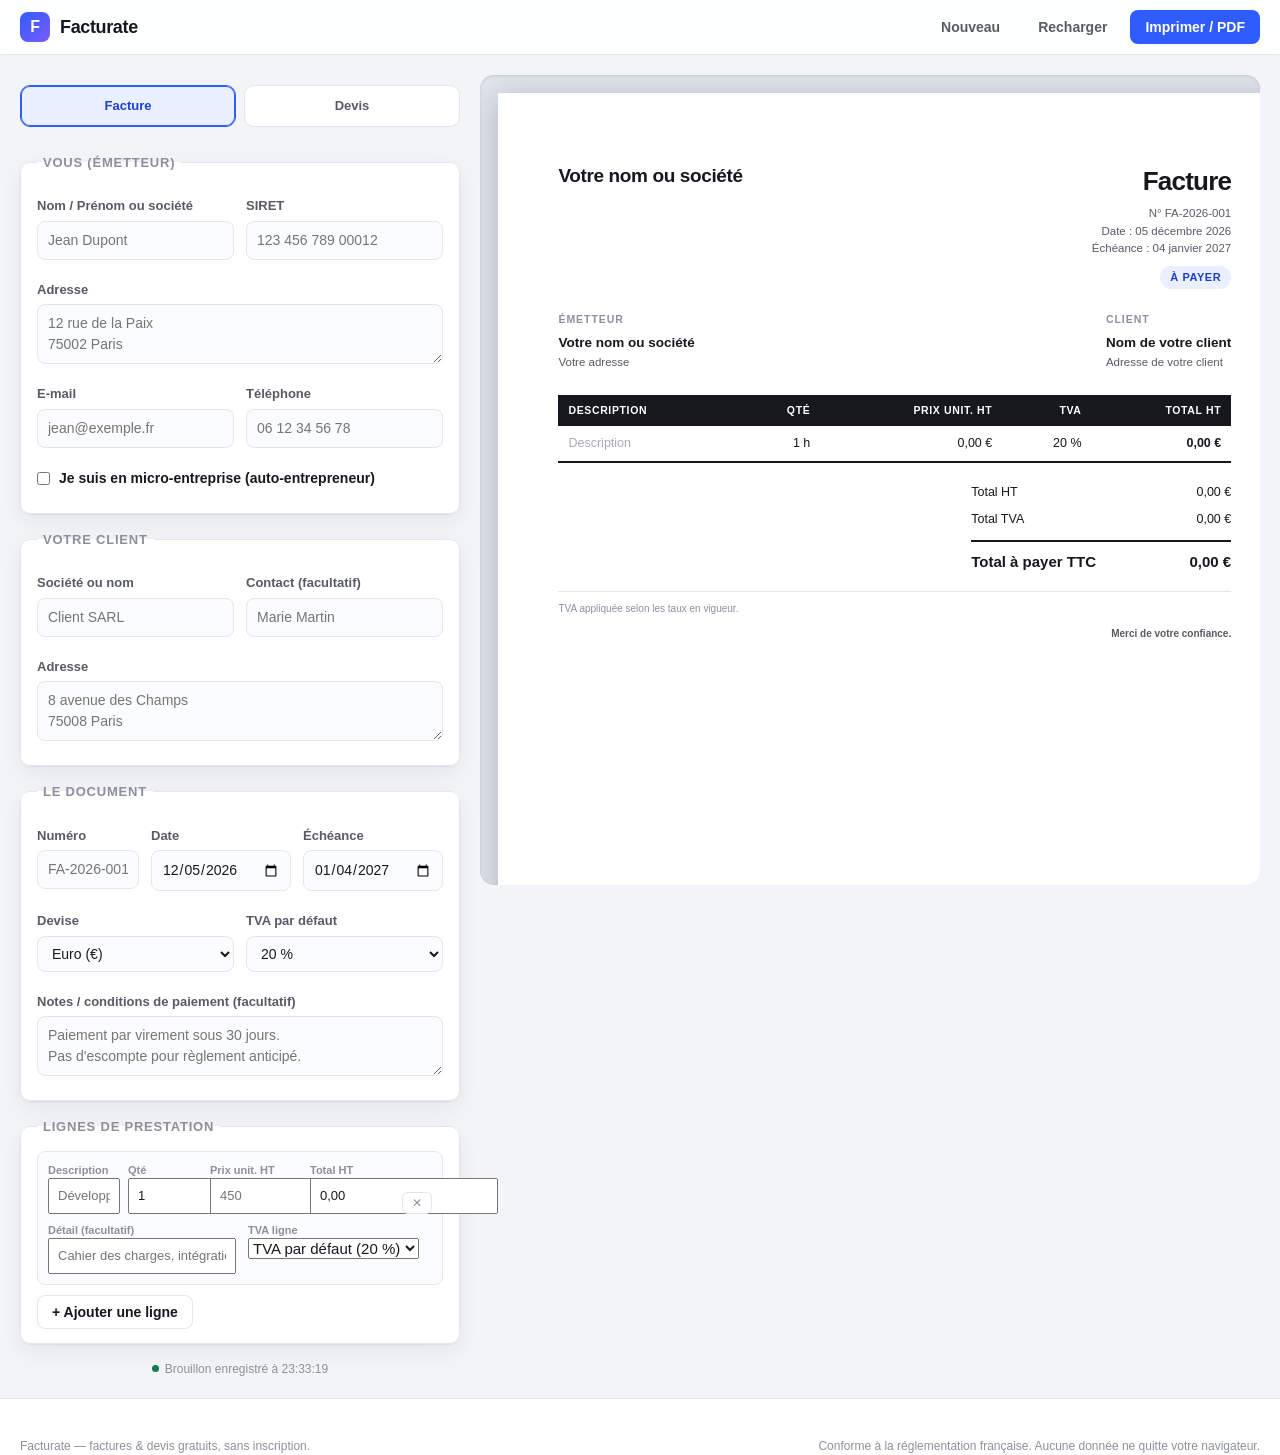
==== app.html @ b5619bf3 "Facturate : générateur de factures/devis + landing + pages légales + SEO - Application 100% statique" ====
<!DOCTYPE html>
<html lang="fr">
<head>
  <meta charset="UTF-8">
  <meta name="viewport" content="width=device-width, initial-scale=1.0">
  <title>Facturate — Générateur de factures et devis gratuits</title>
  <meta name="description" content="Créez des factures et devis professionnels, conformes à la législation française, gratuitement. Impression PDF en un clic.">
  <link rel="stylesheet" href="css/style.css">
</head>
<body>
  <header class="topbar">
    <div class="topbar-inner">
      <a class="brand" href="index.html">        <span class="brand-mark">F</span>
        <span>Facturate</span>
      </a>
      <nav>
        <button class="btn btn-ghost" id="btnNew" title="Nouveau document">Nouveau</button>
        <button class="btn btn-ghost" id="btnLoad" title="Recharger le dernier brouillon">Recharger</button>
        <button class="btn btn-primary" id="btnPrint" title="Imprimer / Exporter en PDF">Imprimer / PDF</button>
      </nav>
    </div>
  </header>

  <main class="layout">
    <!-- ============ FORMULAIRE ============ -->
    <section class="panel" aria-label="Édition du document">
      <div class="doc-type">
        <label class="radio-card">
          <input type="radio" name="docType" value="facture" checked>
          <span>Facture</span>
        </label>
        <label class="radio-card">
          <input type="radio" name="docType" value="devis">
          <span>Devis</span>
        </label>
      </div>

      <fieldset class="group">
        <legend>Vous (émetteur)</legend>
        <div class="grid-2">
          <label>Nom / Prénom ou société<input id="sName" placeholder="Jean Dupont"></label>
          <label>SIRET<input id="sSiret" placeholder="123 456 789 00012"></label>
        </div>
        <label>Adresse<textarea id="sAddress" rows="2" placeholder="12 rue de la Paix&#10;75002 Paris"></textarea></label>
        <div class="grid-2">
          <label>E-mail<input id="sEmail" type="email" placeholder="jean@exemple.fr"></label>
          <label>Téléphone<input id="sPhone" placeholder="06 12 34 56 78"></label>
        </div>
        <label class="check">
          <input type="checkbox" id="sAutoEnt">
          <span>Je suis en micro-entreprise (auto-entrepreneur)</span>
        </label>
        <div id="autoEntOptions" class="autoent hidden">
          <label>Numéro de TVA intracommunautaire (facultatif)
            <input id="sTvaIntra" placeholder="FR 12 345 678 901">
          </label>
        </div>
      </fieldset>

      <fieldset class="group">
        <legend>Votre client</legend>
        <div class="grid-2">
          <label>Société ou nom<input id="cName" placeholder="Client SARL"></label>
          <label>Contact (facultatif)<input id="cContact" placeholder="Marie Martin"></label>
        </div>
        <label>Adresse<textarea id="cAddress" rows="2" placeholder="8 avenue des Champs&#10;75008 Paris"></textarea></label>
      </fieldset>

      <fieldset class="group">
        <legend>Le document</legend>
        <div class="grid-3">
          <label>Numéro<input id="dNumber" placeholder="FA-2026-001"></label>
          <label>Date<input id="dDate" type="date"></label>
          <label>Échéance<input id="dDue" type="date"></label>
        </div>
        <div class="grid-2">
          <label>Devise
            <select id="dCurrency">
              <option value="EUR" selected>Euro (€)</option>
              <option value="USD">Dollar ($)</option>
              <option value="GBP">Livre (£)</option>
              <option value="CHF">Franc suisse (CHF)</option>
            </select>
          </label>
          <label>TVA par défaut
            <select id="dTva">
              <option value="20" selected>20 %</option>
              <option value="10">10 %</option>
              <option value="5.5">5,5 %</option>
              <option value="2.1">2,1 %</option>
              <option value="0">0 % (exonération)</option>
            </select>
          </label>
        </div>
        <label>Notes / conditions de paiement (facultatif)
          <textarea id="dNotes" rows="2" placeholder="Paiement par virement sous 30 jours.&#10;Pas d'escompte pour règlement anticipé."></textarea>
        </label>
      </fieldset>

      <fieldset class="group">
        <legend>Lignes de prestation</legend>
        <div id="items"></div>
        <button class="btn btn-outline" id="btnAddItem">+ Ajouter une ligne</button>
      </fieldset>

      <p class="autosave-note" id="autosaveNote">Brouillon enregistré automatiquement.</p>
    </section>

    <!-- ============ APERÇU ============ -->
    <section class="preview-wrap" aria-label="Aperçu du document">
      <div class="preview-scaler">
        <div id="preview" class="invoice"></div>
      </div>
    </section>
  </main>

  <footer class="foot">
    <span>Facturate — factures &amp; devis gratuits, sans inscription.</span>
    <span>Conforme à la réglementation française. Aucune donnée ne quitte votre navigateur.</span>
  </footer>

  <script src="js/app.js"></script>
</body>
</html>
---- css/style.css ----
/* ============================================================
   Facturate — charton commun
   ============================================================ */
:root{
  --ink:#16181d;
  --ink-soft:#565b66;
  --ink-faint:#8b909c;
  --line:#e3e6ec;
  --paper:#ffffff;
  --bg:#f2f4f7;
  --brand:#2f5cff;
  --brand-deep:#1c3fd1;
  --brand-soft:#eaf0ff;
  --ok:#12794e;
  --danger:#c0392b;
  --radius:10px;
  --shadow:0 1px 2px rgba(20,25,40,.06), 0 8px 24px rgba(20,25,40,.06);
  --mono:"SFMono-Regular", ui-monospace, "Cascadia Mono", Consolas, monospace;
}

*{box-sizing:border-box}
html,body{margin:0;padding:0}
body{
  font-family:"Segoe UI", -apple-system, BlinkMacSystemFont, Roboto, "Helvetica Neue", Arial, sans-serif;
  background:var(--bg);
  color:var(--ink);
  font-size:15px;
  line-height:1.5;
  -webkit-font-smoothing:antialiased;
}
h1,h2,h3,p{margin:0}
textarea,input,select{font:inherit;color:inherit}
a{color:var(--brand-deep)}

/* ---------- Barre supérieure ---------- */
.topbar{
  position:sticky;top:0;z-index:50;
  background:rgba(255,255,255,.92);
  backdrop-filter:blur(10px);
  border-bottom:1px solid var(--line);
}
.topbar-inner{
  max-width:1500px;margin:0 auto;padding:10px 20px;
  display:flex;align-items:center;justify-content:space-between;gap:12px;
}
.brand{
  display:flex;align-items:center;gap:10px;
  text-decoration:none;font-weight:750;font-size:18px;letter-spacing:-.02em;color:var(--ink);
}
.brand-mark{
  width:30px;height:30px;border-radius:8px;
  background:linear-gradient(135deg,var(--brand),#7b5cff);
  color:#fff;display:grid;place-items:center;font-weight:800;font-size:16px;
}
.topbar nav{display:flex;gap:8px}

/* ---------- Boutons ---------- */
.btn{
  border:1px solid transparent;border-radius:8px;padding:8px 14px;
  font-size:14px;font-weight:600;cursor:pointer;
  transition:background .15s, border-color .15s, transform .05s;
}
.btn:active{transform:translateY(1px)}
.btn-primary{background:var(--brand);color:#fff}
.btn-primary:hover{background:var(--brand-deep)}
.btn-outline{background:transparent;border-color:var(--line);color:var(--ink)}
.btn-outline:hover{border-color:var(--brand);color:var(--brand-deep);background:var(--brand-soft)}
.btn-ghost{background:transparent;color:var(--ink-soft)}
.btn-ghost:hover{background:#eceff4;color:var(--ink)}
.btn-danger{
  background:transparent;border:1px solid var(--line);color:var(--ink-faint);
  border-radius:6px;padding:3px 9px;font-size:12px;cursor:pointer;
}
.btn-danger:hover{border-color:var(--danger);color:var(--danger)}

/* ---------- Mise en page 2 colonnes ---------- */
.layout{
  max-width:1500px;margin:0 auto;padding:20px;
  display:grid;grid-template-columns:minmax(340px,440px) 1fr;gap:20px;
  align-items:start;
}
.panel{display:flex;flex-direction:column;gap:16px}

/* ---------- Type de document ---------- */
.doc-type{display:flex;gap:8px}
.radio-card{
  flex:1;position:relative;display:block;
  border:1px solid var(--line);border-radius:var(--radius);
  padding:10px;text-align:center;cursor:pointer;font-weight:600;
  background:var(--paper);transition:.15s;
}
.radio-card:hover{border-color:var(--brand)}
.radio-card input{position:absolute;opacity:0;width:100%;height:100%;left:0;top:0;margin:0;cursor:pointer}
.radio-card input:checked + span{color:var(--brand-deep)}
.radio-card:has(input:checked){border-color:var(--brand);background:var(--brand-soft);box-shadow:inset 0 0 0 1px var(--brand)}

/* ---------- Groupes de champs ---------- */
.group{
  background:var(--paper);border:1px solid var(--line);border-radius:var(--radius);
  padding:14px 16px;margin:0;box-shadow:var(--shadow);
}
.group > legend{
  font-weight:700;font-size:13px;text-transform:uppercase;letter-spacing:.06em;
  color:var(--ink-faint);padding:0 6px;
}
label{display:block;margin:10px 0;font-size:13px;font-weight:600;color:var(--ink-soft)}
label input,label select,label textarea{
  display:block;width:100%;margin-top:5px;
  padding:8px 10px;font-size:14px;font-weight:400;color:var(--ink);
  background:#fbfcfe;border:1px solid var(--line);border-radius:8px;
}
label input:focus,label select:focus,label textarea:focus{
  outline:2px solid var(--brand);outline-offset:0;border-color:var(--brand);background:#fff;
}
.check{display:flex;align-items:center;gap:9px;font-size:14px;color:var(--ink)}
.check input{width:auto;margin:0;accent-color:var(--brand)}
.grid-2{display:grid;grid-template-columns:1fr 1fr;gap:0 12px}
.grid-3{display:grid;grid-template-columns:1fr 1fr 1fr;gap:0 12px}
.hidden{display:none !important}
.autosave-note{
  font-size:12px;color:var(--ink-faint);text-align:center;
  display:flex;align-items:center;justify-content:center;gap:6px;
}
.autosave-note::before{content:"";width:7px;height:7px;border-radius:50%;background:var(--ok);display:inline-block}
.autoent{border:1px dashed var(--line);border-radius:8px;padding:4px 12px 10px;background:#fbfcfe}

/* ---------- Lignes d'articles ---------- */
.item{
  border:1px solid var(--line);border-radius:8px;padding:10px;margin-bottom:10px;background:#fbfcfe;
}
.item .row{display:grid;grid-template-columns:1fr 74px 92px 84px 30px;gap:8px;align-items:end}
.item label{margin:0;font-size:11px;color:var(--ink-faint)}
.item input{padding:6px 8px;font-size:13px}
.item .desc-label{grid-column:1 / -1;margin-top:6px}
.item .desc{width:100%;font-size:13px}
.autosave-note.flash{color:var(--ok)}

/* ---------- Aperçu ---------- */
.preview-wrap{
  position:sticky;top:70px;
  background:#dfe3ea;border-radius:14px;padding:18px;
  min-height:60vh;max-height:calc(100vh - 90px);overflow:auto;
  box-shadow:inset 0 1px 3px rgba(20,25,40,.12);
}
.preview-scaler{transform-origin:top center}

/* La "feuille" A4 */
.invoice{
  background:var(--paper);color:var(--ink);
  width:210mm;min-height:297mm;margin:0 auto;
  padding:18mm 16mm;display:flex;flex-direction:column;
  box-shadow:0 6px 28px rgba(15,20,35,.22);
  font-size:12.5px;line-height:1.55;
}
.inv-head{display:flex;justify-content:space-between;gap:20px;align-items:flex-start}
.inv-emitter .name{font-size:19px;font-weight:800;letter-spacing:-.02em}
.inv-emitter .muted{color:var(--ink-faint);font-size:11.5px;white-space:pre-line}
.inv-title{text-align:right}
.inv-title h1{font-size:26px;font-weight:800;letter-spacing:-.03em;margin-bottom:4px}
.inv-title .meta{font-size:11.5px;color:var(--ink-soft);white-space:pre-line}
.inv-title .pill{
  display:inline-block;margin-top:8px;padding:3px 10px;border-radius:99px;
  font-size:11px;font-weight:700;letter-spacing:.05em;text-transform:uppercase;
  background:var(--brand-soft);color:var(--brand-deep);
}

.inv-parties{display:flex;justify-content:space-between;gap:24px;margin-top:22px}
.inv-party h3{font-size:10.5px;text-transform:uppercase;letter-spacing:.09em;color:var(--ink-faint);margin-bottom:5px}
.inv-party .who{font-weight:700;font-size:13.5px}
.inv-party .addr{color:var(--ink-soft);white-space:pre-line;font-size:11.5px}

.inv-table{margin-top:24px;width:100%;border-collapse:collapse}
.inv-table th{
  text-align:left;font-size:10.5px;text-transform:uppercase;letter-spacing:.06em;
  color:#fff;background:var(--ink);padding:7px 10px;font-weight:600;
}
.inv-table th.num,.inv-table td.num{text-align:right}
.inv-table td{padding:8px 10px;border-bottom:1px solid var(--line);vertical-align:top}
.inv-table td.desc{min-width:44%}
.inv-table td.desc .sub{color:var(--ink-faint);font-size:11px}
.inv-table tr:last-child td{border-bottom:2px solid var(--ink)}

.inv-totals{margin-top:16px;margin-left:auto;width:min(52%,260px);font-size:12.5px}
.inv-totals .line{display:flex;justify-content:space-between;padding:4px 0}
.inv-totals .line.total{
  border-top:2px solid var(--ink);margin-top:6px;padding-top:8px;
  font-weight:800;font-size:15px;
}
.inv-totals .line .v{font-variant-numeric:tabular-nums}

.inv-notes{margin-top:auto;padding-top:20px;font-size:11px;color:var(--ink-soft);white-space:pre-line}
.inv-legal{
  margin-top:14px;font-size:10px;color:var(--ink-faint);
  border-top:1px solid var(--line);padding-top:9px;line-height:1.5;
}
.inv-foot{
  display:flex;justify-content:space-between;gap:16px;
  font-size:10px;color:var(--ink-faint);padding-top:10px;
}
.inv-thanks{font-weight:600;color:var(--ink-soft)}

/* ---------- Pied de page ---------- */
.foot{
  max-width:1500px;margin:0 auto;padding:16px 20px 30px;
  display:flex;justify-content:space-between;flex-wrap:wrap;gap:6px;
  font-size:12px;color:var(--ink-faint);
}

/* ---------- Responsive ---------- */
@media (max-width:1050px){
  .layout{grid-template-columns:1fr}
  .preview-wrap{position:static;max-height:none}
}
@media (max-width:560px){
  .topbar-inner,.layout,.foot{padding-left:12px;padding-right:12px}
  .grid-2,.grid-3{grid-template-columns:1fr}
  .item .row{grid-template-columns:1fr 1fr}
}

/* ---------- Impression : on n'imprime que la facture ---------- */
@media print{
  @page{size:A4;margin:0}
  body{background:#fff;font-size:12.5px}
  .topbar,.panel,.foot,.preview-wrap{display:none !important}
  .layout{display:block;padding:0;margin:0;max-width:none}
  .preview-scaler{transform:none}
  .invoice{
    box-shadow:none;margin:0;width:auto;min-height:auto;
    padding:14mm 12mm;
  }
}

/* ============================================================
   Landing page (index.html)
   ============================================================ */
.hero{padding:64px 20px 40px}
.hero-inner{
  max-width:1150px;margin:0 auto;
  display:grid;grid-template-columns:1.15fr .85fr;gap:48px;align-items:center;
}
.badge{
  display:inline-block;background:var(--brand-soft);color:var(--brand-deep);
  font-size:12.5px;font-weight:700;padding:5px 12px;border-radius:99px;margin-bottom:16px;
}
.hero-text h1{font-size:clamp(34px,5vw,54px);line-height:1.08;letter-spacing:-.03em;margin-bottom:18px}
.hero-text .accent{color:var(--brand)}
.hero-text > p{font-size:18px;color:var(--ink-soft);max-width:52ch;margin-bottom:26px}
.hero-cta{display:flex;align-items:center;gap:14px;flex-wrap:wrap;margin-bottom:22px}
.btn-lg{padding:13px 24px;font-size:16px;border-radius:10px}
.hero-sub{font-size:13.5px;color:var(--ink-faint)}
.hero-list{list-style:none;padding:0;margin:0;display:flex;flex-direction:column;gap:9px}
.hero-list li{font-size:14.5px;color:var(--ink-soft)}

.hero-card{
  background:var(--paper);border:1px solid var(--line);border-radius:16px;
  padding:22px;box-shadow:0 18px 50px rgba(20,25,40,.13);
}
.hero-card-head{
  display:flex;align-items:center;gap:9px;margin-bottom:16px;
  font-size:11px;font-weight:700;letter-spacing:.08em;color:var(--ink-faint);
  text-transform:uppercase;border-bottom:1px solid var(--line);padding-bottom:12px;
}
.hero-card-row{display:flex;justify-content:space-between;padding:7px 0;font-size:14px;color:var(--ink-soft)}
.hero-card-row.total{border-top:2px solid var(--ink);margin-top:8px;padding-top:11px;font-size:16px;color:var(--ink)}
.hero-card .btn{width:100%;margin-top:16px;justify-content:center;text-align:center}

/* Bandeau de chiffres */
.band{background:var(--ink);color:#fff;padding:30px 20px;margin-top:24px}
.band-inner{max-width:1150px;margin:0 auto;display:grid;grid-template-columns:repeat(4,1fr);gap:20px}
.stat{display:flex;flex-direction:column;align-items:center;gap:4px;text-align:center}
.stat strong{font-size:28px;letter-spacing:-.02em}
.stat span{font-size:12.5px;color:#aab0bd}

/* Sections génériques */
.section{max-width:1150px;margin:0 auto;padding:64px 20px}
.section-alt{background:var(--paper);border-block:1px solid var(--line);max-width:none}
.section-alt > *{max-width:1150px;margin-left:auto;margin-right:auto}
.section h2{font-size:clamp(27px,3.5vw,38px);letter-spacing:-.02em;text-align:center;margin-bottom:10px}
.section-sub{text-align:center;color:var(--ink-faint);margin-bottom:38px;font-size:15.5px}

.features{display:grid;grid-template-columns:repeat(3,1fr);gap:20px}
.feature{
  background:var(--paper);border:1px solid var(--line);border-radius:14px;
  padding:24px;box-shadow:var(--shadow);transition:transform .18s, box-shadow .18s;
}
.feature:hover{transform:translateY(-3px);box-shadow:0 12px 30px rgba(20,25,40,.10)}
.feature-ico{font-size:26px;margin-bottom:12px}
.feature h3{font-size:17px;margin-bottom:7px}
.feature p{font-size:14px;color:var(--ink-soft);margin:0}

.steps{display:grid;grid-template-columns:repeat(3,1fr);gap:24px;margin-bottom:34px}
.step{padding:22px;text-align:center}
.step-n{
  display:grid;place-items:center;width:46px;height:46px;margin:0 auto 14px;
  border-radius:50%;background:var(--brand);color:#fff;font-weight:800;font-size:19px;
}
.step h3{font-size:17px;margin-bottom:7px}
.step p{font-size:14px;color:var(--ink-soft)}
.section-cta{text-align:center}

/* FAQ */
.faq{max-width:760px;margin:0 auto;display:flex;flex-direction:column;gap:12px}
.faq details{
  background:var(--paper);border:1px solid var(--line);border-radius:12px;padding:6px 18px;
}
.faq summary{cursor:pointer;padding:12px 0;font-weight:600;font-size:15.5px;list-style:none;
  display:flex;justify-content:space-between;align-items:center;gap:12px}
.faq summary::after{content:"+";color:var(--brand);font-size:20px;font-weight:700;flex:none}
.faq details[open] summary::after{content:"–"}
.faq details p{margin:0 0 14px;color:var(--ink-soft);font-size:14.5px}

/* CTA final */
.cta-final{
  background:linear-gradient(135deg,var(--brand),#7b5cff);color:#fff;
  text-align:center;padding:60px 20px;
}
.cta-final h2{font-size:clamp(27px,3.5vw,38px);margin-bottom:8px}
.cta-final p{opacity:.9;margin-bottom:22px}
.btn-light{background:#fff;color:var(--brand-deep)}
.btn-light:hover{background:#f0f3ff}

/* Pied de page */
.foot{background:var(--paper);border-top:1px solid var(--line);padding:38px 20px 0;margin-top:0}
.foot-inner{
  max-width:1150px;margin:0 auto;display:grid;grid-template-columns:1.5fr 1fr 1fr;gap:32px;
  padding-bottom:26px;
}
.foot-col{display:flex;flex-direction:column;gap:9px}
.foot-col h4{margin:0 0 2px;font-size:12px;text-transform:uppercase;letter-spacing:.07em;color:var(--ink-faint)}
.foot-col p{font-size:13.5px;color:var(--ink-soft);margin:4px 0 0}
.foot-col a{text-decoration:none;font-size:14px;color:var(--ink-soft)}
.foot-col a:hover{color:var(--brand-deep)}
.foot-note{
  max-width:1150px;margin:0 auto;border-top:1px solid var(--line);
  display:flex;justify-content:space-between;flex-wrap:wrap;gap:8px;
  padding:16px 0 30px;font-size:12.5px;color:var(--ink-faint);
}

@media (max-width:960px){
  .hero-inner,.features,.steps{grid-template-columns:1fr}
  .band-inner{grid-template-columns:repeat(2,1fr)}
  .foot-inner{grid-template-columns:1fr 1fr}
  .hero-card{order:-1}
}
@media (max-width:560px){
  .topbar nav .btn-ghost{display:none}
  .band-inner,.foot-inner{grid-template-columns:1fr}
}

/* ============================================================
   Page légale
   ============================================================ */
.legal{
  max-width:780px;margin:0 auto;padding:48px 20px 64px;
}
.legal h1{font-size:clamp(28px,4vw,38px);letter-spacing:-.02em;margin-bottom:6px}
.legal-date{color:var(--ink-faint);font-size:13.5px;margin-bottom:34px}
.legal section{
  background:var(--paper);border:1px solid var(--line);border-radius:12px;
  padding:26px 28px;margin-bottom:22px;box-shadow:var(--shadow);
}
.legal h2{font-size:20px;margin-bottom:14px;letter-spacing:-.01em}
.legal h3{font-size:15px;margin:20px 0 6px;color:var(--ink)}
.legal p{color:var(--ink-soft);font-size:14.5px;margin:0 0 10px}
.legal ul{margin:0 0 12px;padding-left:20px;color:var(--ink-soft);font-size:14.5px}
.legal ul li{margin-bottom:6px}
.legal-contact{
  background:var(--brand-soft);border-radius:10px;padding:14px 18px;
  color:var(--brand-deep);font-weight:600;font-size:14.5px;margin:0 0 22px;
}
@media (max-width:560px){ .legal section{padding:20px} }
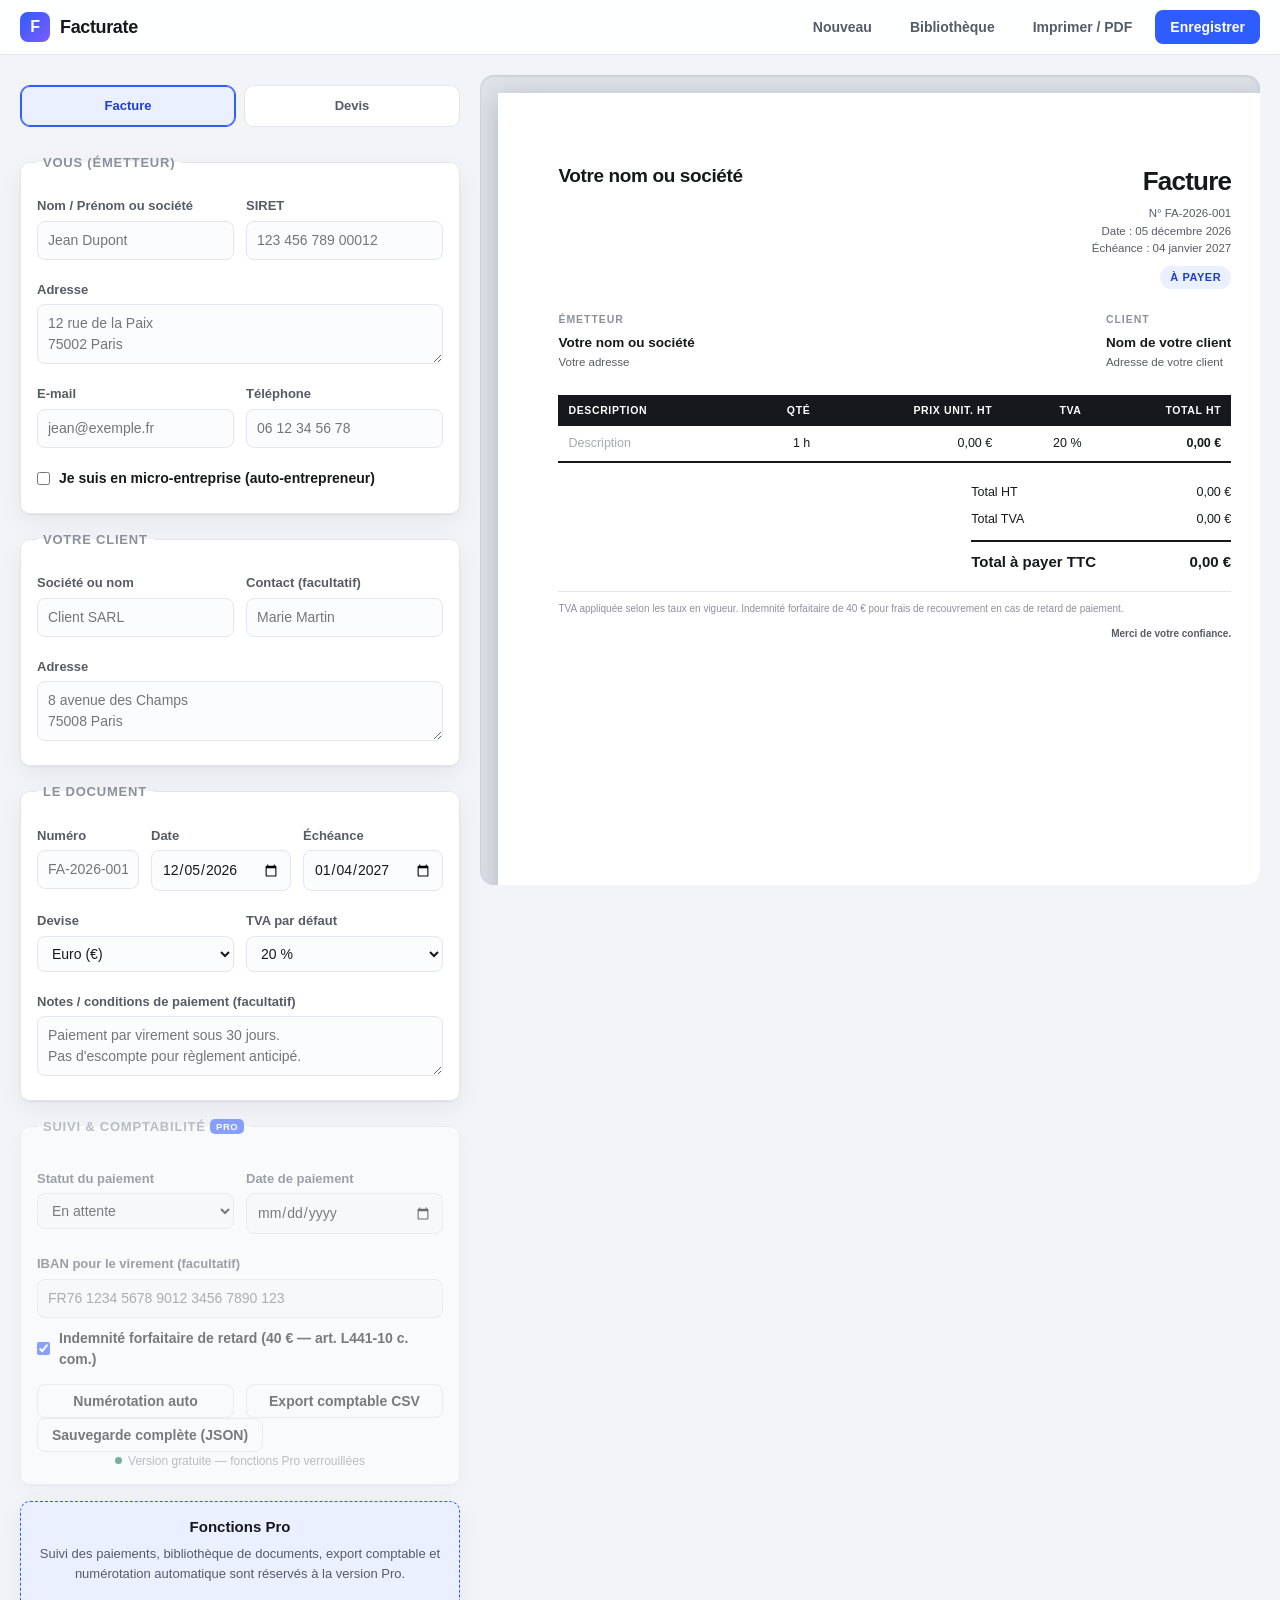
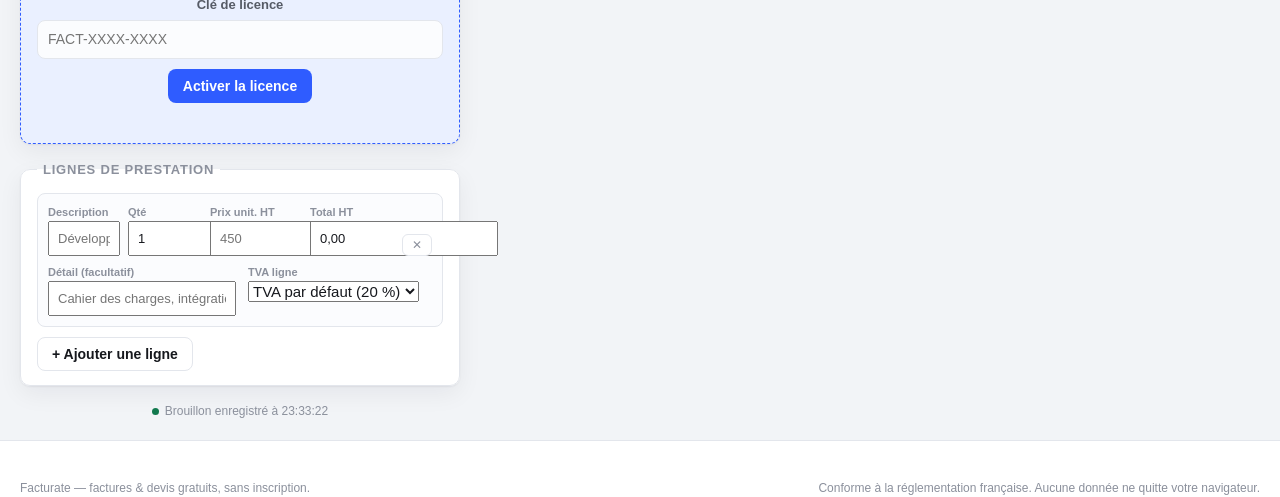
==== commit 3811c3e9: "Premium : licences, suivi de paiement, bibliothèque, export comptable - Licence hors ligne (FNV-1a +" ====
--- a/app.html
+++ b/app.html
@@ -15,8 +15,9 @@
       </a>
       <nav>
         <button class="btn btn-ghost" id="btnNew" title="Nouveau document">Nouveau</button>
-        <button class="btn btn-ghost" id="btnLoad" title="Recharger le dernier brouillon">Recharger</button>
-        <button class="btn btn-primary" id="btnPrint" title="Imprimer / Exporter en PDF">Imprimer / PDF</button>
+        <button class="btn btn-ghost" id="btnLibrary" title="Bibliothèque de documents enregistrés">Bibliothèque</button>
+        <button class="btn btn-ghost" id="btnPrint" title="Imprimer / Exporter en PDF">Imprimer / PDF</button>
+        <button class="btn btn-primary" id="btnSaveDoc" title="Enregistrer dans la bibliothèque">Enregistrer</button>
       </nav>
     </div>
   </header>
@@ -97,6 +98,46 @@
         </label>
       </fieldset>
 
+      <fieldset class="group" id="premiumBox">
+        <legend>Suivi &amp; comptabilité <span class="pro-tag">PRO</span></legend>
+        <div class="grid-2">
+          <label>Statut du paiement
+            <select id="dStatus">
+              <option value="attente" selected>En attente</option>
+              <option value="paye">Payée</option>
+              <option value="retard">En retard</option>
+            </select>
+          </label>
+          <label>Date de paiement<input id="dPaidDate" type="date"></label>
+        </div>
+        <label>IBAN pour le virement (facultatif)
+          <input id="dIban" placeholder="FR76 1234 5678 9012 3456 7890 123">
+        </label>
+        <label class="check">
+          <input type="checkbox" id="dPenalty" checked>
+          <span>Indemnité forfaitaire de retard (40 € — art. L441-10 c. com.)</span>
+        </label>
+        <div class="grid-2">
+          <button class="btn btn-outline" id="btnAutoNum" type="button">Numérotation auto</button>
+          <button class="btn btn-outline" id="btnCsv" type="button">Export comptable CSV</button>
+        </div>
+        <button class="btn btn-outline" id="btnBackup" type="button">Sauvegarde complète (JSON)</button>
+        <div id="proStatus" class="autosave-note"></div>
+      </fieldset>
+
+      <div id="proGate" class="group hidden">
+        <p class="gate-title">Fonctions Pro</p>
+        <p class="gate-text">
+          Suivi des paiements, bibliothèque de documents, export comptable et
+          numérotation automatique sont réservés à la version Pro.
+        </p>
+        <label>Clé de licence
+          <input id="licenseInput" placeholder="FACT-XXXX-XXXX" autocomplete="off">
+        </label>
+        <button class="btn btn-primary" id="btnActivate" type="button">Activer la licence</button>
+        <p id="licenseMsg" class="gate-msg"></p>
+      </div>
+
       <fieldset class="group">
         <legend>Lignes de prestation</legend>
         <div id="items"></div>
@@ -119,6 +160,17 @@
     <span>Conforme à la réglementation française. Aucune donnée ne quitte votre navigateur.</span>
   </footer>
 
+  <!-- Bibliothèque de documents -->
+  <div id="libraryOverlay" class="overlay hidden">
+    <div class="overlay-panel">
+      <div class="overlay-head">
+        <h2>Bibliothèque</h2>
+        <button class="btn btn-ghost" id="btnCloseLib">✕</button>
+      </div>
+      <div id="libraryList" class="library-list"></div>
+    </div>
+  </div>
+
   <script src="js/app.js"></script>
 </body>
 </html>
--- a/css/style.css
+++ b/css/style.css
@@ -369,3 +369,69 @@
   color:var(--brand-deep);font-weight:600;font-size:14.5px;margin:0 0 22px;
 }
 @media (max-width:560px){ .legal section{padding:20px} }
+
+/* ============================================================
+   Version Premium
+   ============================================================ */
+.pro-tag{
+  font-size:9.5px;background:var(--brand);color:#fff;
+  padding:2px 6px;border-radius:5px;letter-spacing:.05em;vertical-align:middle;
+}
+#premiumBox .grid-2{margin-top:8px}
+#premiumBox .grid-2 .btn{margin-top:4px}
+
+/* Verrou Premium */
+#proGate{border:1px dashed var(--brand);background:var(--brand-soft);text-align:center}
+.gate-title{font-weight:700;font-size:15px;margin-bottom:6px}
+.gate-text{font-size:13px;color:var(--ink-soft);margin-bottom:12px}
+.gate-msg{font-size:12.5px;min-height:18px;margin-top:8px;color:var(--danger)}
+
+/* Tampon PAYÉE */
+.stamp{
+  position:absolute;top:52mm;right:24mm;z-index:5;
+  border:3px solid var(--ok);color:var(--ok);
+  font-weight:800;font-size:26px;letter-spacing:.12em;
+  padding:8px 20px;border-radius:8px;transform:rotate(-12deg);
+  opacity:.85;pointer-events:none;
+}
+.invoice{position:relative}
+
+/* Pastilles de statut */
+.pill-ok{background:#e2f4ec;color:var(--ok)}
+.pill-late{background:#fbe7e4;color:var(--danger)}
+
+/* Overlay bibliothèque */
+.overlay{
+  position:fixed;inset:0;z-index:100;
+  background:rgba(18,22,32,.5);backdrop-filter:blur(3px);
+  display:flex;align-items:center;justify-content:center;padding:24px;
+}
+.overlay-panel{
+  background:var(--paper);border-radius:16px;max-width:760px;width:100%;
+  max-height:82vh;overflow:auto;box-shadow:0 24px 70px rgba(10,15,25,.4);
+  padding:22px 24px;
+}
+.overlay-head{display:flex;justify-content:space-between;align-items:center;margin-bottom:14px}
+.overlay-head h2{font-size:21px}
+.library-list{display:flex;flex-direction:column;gap:9px}
+.lib-item{
+  display:grid;grid-template-columns:1fr auto;gap:4px 14px;align-items:center;
+  border:1px solid var(--line);border-radius:10px;padding:12px 14px;background:#fbfcfe;
+}
+.lib-item .lib-main{display:flex;flex-direction:column;gap:2px;min-width:0}
+.lib-item .lib-top{display:flex;gap:10px;align-items:baseline;flex-wrap:wrap}
+.lib-item .lib-num{font-weight:700;font-size:14px}
+.lib-item .lib-client{font-size:13px;color:var(--ink-soft)}
+.lib-item .lib-meta{font-size:12px;color:var(--ink-faint)}
+.lib-item .lib-amount{font-weight:700;font-size:14.5px;text-align:right}
+.lib-item .lib-actions{display:flex;gap:8px;grid-column:2}
+.lib-empty{padding:30px 10px;text-align:center;color:var(--ink-faint);font-size:14px}
+.pill-sm{font-size:10.5px;padding:2px 9px;border-radius:99px;font-weight:700;text-transform:uppercase;letter-spacing:.04em}
+.pill-sm.attente{background:#eef1f6;color:var(--ink-soft)}
+.pill-sm.paye{background:#e2f4ec;color:var(--ok)}
+.pill-sm.retard{background:#fbe7e4;color:var(--danger)}
+
+@media print{
+  .overlay,.btn{display:none !important}
+  .stamp{top:48mm}
+}
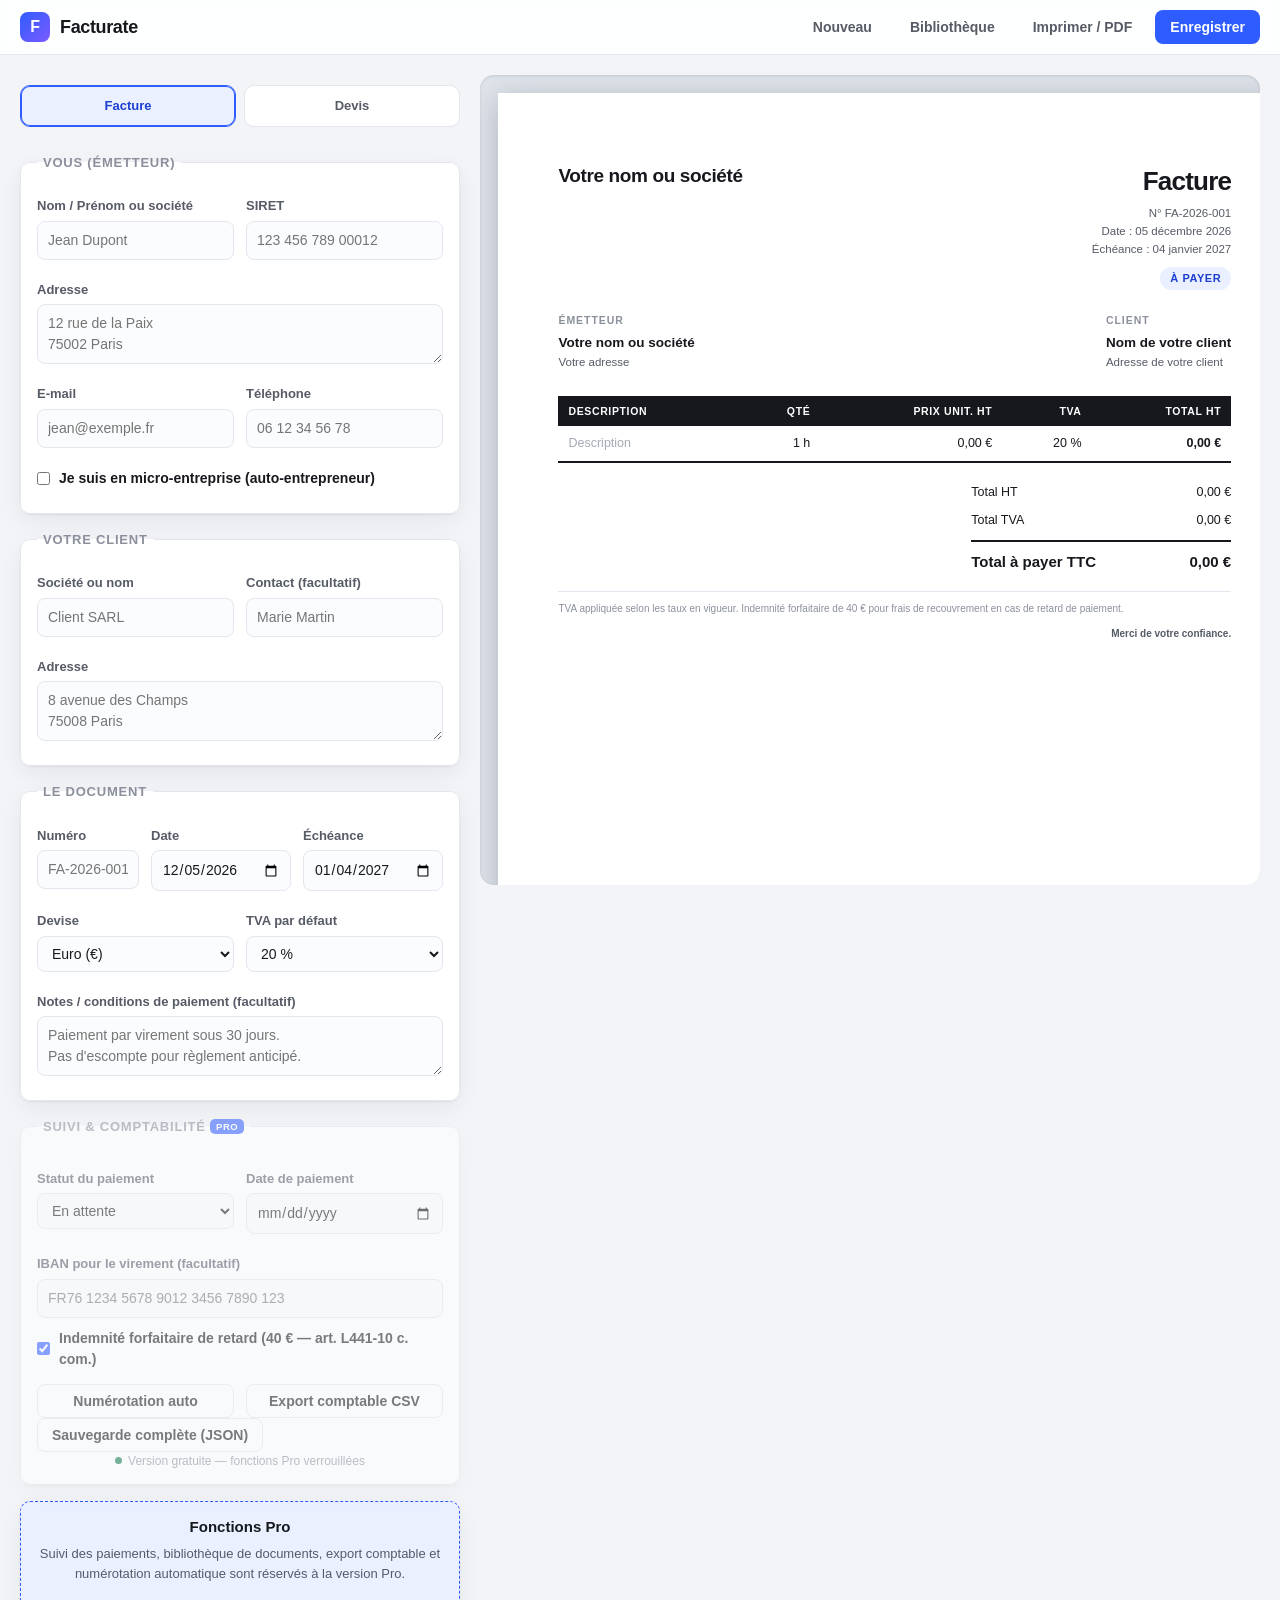
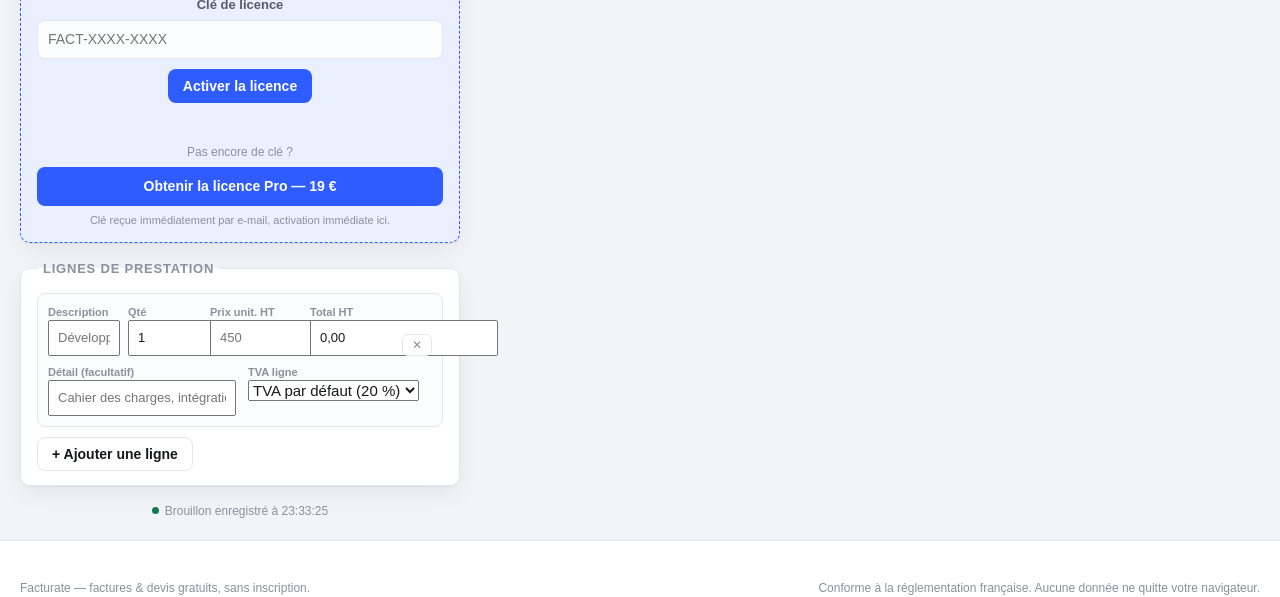
==== commit b5582c32: "Monétisation : achat Gumroad, page merci, section tarifs, déploiement GitHub Pages - Bouton d'achat " ====
--- a/app.html
+++ b/app.html
@@ -136,6 +136,9 @@
         </label>
         <button class="btn btn-primary" id="btnActivate" type="button">Activer la licence</button>
         <p id="licenseMsg" class="gate-msg"></p>
+        <p class="gate-buy">Pas encore de clé ?</p>
+        <a class="btn btn-buy" id="btnBuyPro" href="https://gumroad.com/l/facturate-pro" target="_blank" rel="noopener">Obtenir la licence Pro — 19 €</a>
+        <p class="gate-buy-note">Clé reçue immédiatement par e-mail, activation immédiate ici.</p>
       </div>
 
       <fieldset class="group">
--- a/css/style.css
+++ b/css/style.css
@@ -298,6 +298,30 @@
 .step p{font-size:14px;color:var(--ink-soft)}
 .section-cta{text-align:center}
 
+/* Tarifs */
+.pricing{display:grid;grid-template-columns:1fr 1fr;gap:24px;max-width:860px;margin:0 auto}
+.plan{
+  background:var(--paper);border:1px solid var(--line);border-radius:16px;
+  padding:28px 26px;box-shadow:var(--shadow);display:flex;flex-direction:column;gap:16px;
+}
+.plan-pro{
+  border-color:var(--brand);box-shadow:0 14px 40px rgba(47,92,255,.16);
+  position:relative;overflow:hidden;
+}
+.plan-pro::before{
+  content:"";position:absolute;inset:0 0 auto;height:4px;
+  background:linear-gradient(90deg,var(--brand),#7b5cff);
+}
+.plan-head{display:flex;flex-direction:column;gap:2px;border-bottom:1px solid var(--line);padding-bottom:14px}
+.plan-name{font-size:15px;font-weight:700;letter-spacing:.02em;display:flex;align-items:center;gap:8px}
+.plan-price{font-size:36px;font-weight:800;letter-spacing:-.03em;line-height:1.1}
+.plan-cadence{font-size:12.5px;color:var(--ink-faint)}
+.plan-list{list-style:none;padding:0;margin:0;display:flex;flex-direction:column;gap:9px;flex:1}
+.plan-list li{font-size:14px;color:var(--ink-soft)}
+.plan .btn{justify-content:center;text-align:center;margin-top:auto}
+
+@media (max-width:820px){ .pricing{grid-template-columns:1fr} }
+
 /* FAQ */
 .faq{max-width:760px;margin:0 auto;display:flex;flex-direction:column;gap:12px}
 .faq details{
@@ -330,6 +354,10 @@
 .foot-col p{font-size:13.5px;color:var(--ink-soft);margin:4px 0 0}
 .foot-col a{text-decoration:none;font-size:14px;color:var(--ink-soft)}
 .foot-col a:hover{color:var(--brand-deep)}
+.foot-aff{
+  max-width:1150px;margin:0 auto;border-top:1px dashed var(--line);
+  padding:14px 0;font-size:13px;color:var(--ink-soft);
+}
 .foot-note{
   max-width:1150px;margin:0 auto;border-top:1px solid var(--line);
   display:flex;justify-content:space-between;flex-wrap:wrap;gap:8px;
@@ -364,6 +392,8 @@
 .legal p{color:var(--ink-soft);font-size:14.5px;margin:0 0 10px}
 .legal ul{margin:0 0 12px;padding-left:20px;color:var(--ink-soft);font-size:14.5px}
 .legal ul li{margin-bottom:6px}
+.legal-steps{margin:0 0 12px;padding-left:22px;color:var(--ink-soft);font-size:14.5px}
+.legal-steps li{margin-bottom:8px}
 .legal-contact{
   background:var(--brand-soft);border-radius:10px;padding:14px 18px;
   color:var(--brand-deep);font-weight:600;font-size:14.5px;margin:0 0 22px;
@@ -385,6 +415,13 @@
 .gate-title{font-weight:700;font-size:15px;margin-bottom:6px}
 .gate-text{font-size:13px;color:var(--ink-soft);margin-bottom:12px}
 .gate-msg{font-size:12.5px;min-height:18px;margin-top:8px;color:var(--danger)}
+.gate-buy{font-size:12px;color:var(--ink-faint);margin:14px 0 6px}
+.btn-buy{
+  display:inline-block;text-decoration:none;
+  background:var(--brand);color:#fff;width:100%;text-align:center;
+}
+.btn-buy:hover{background:var(--brand-deep)}
+.gate-buy-note{font-size:11px;color:var(--ink-faint);margin-top:6px}
 
 /* Tampon PAYÉE */
 .stamp{
